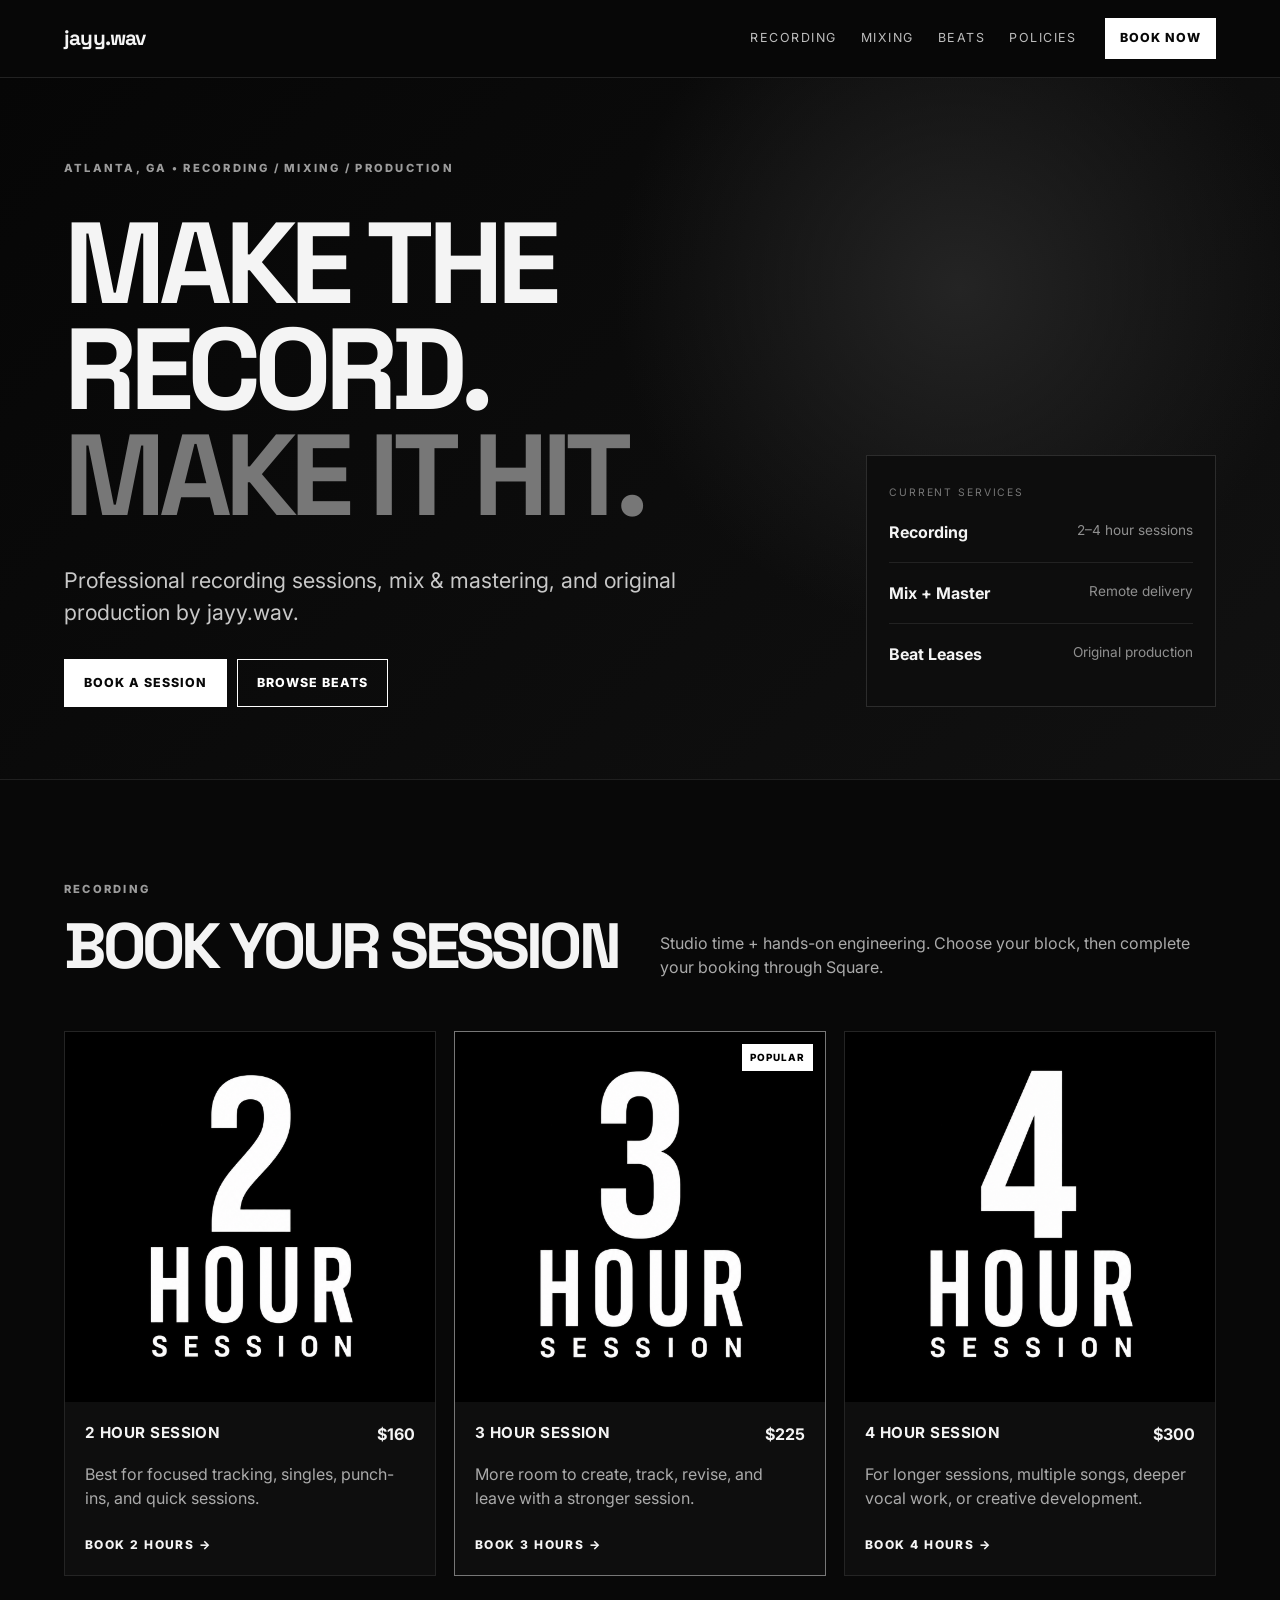
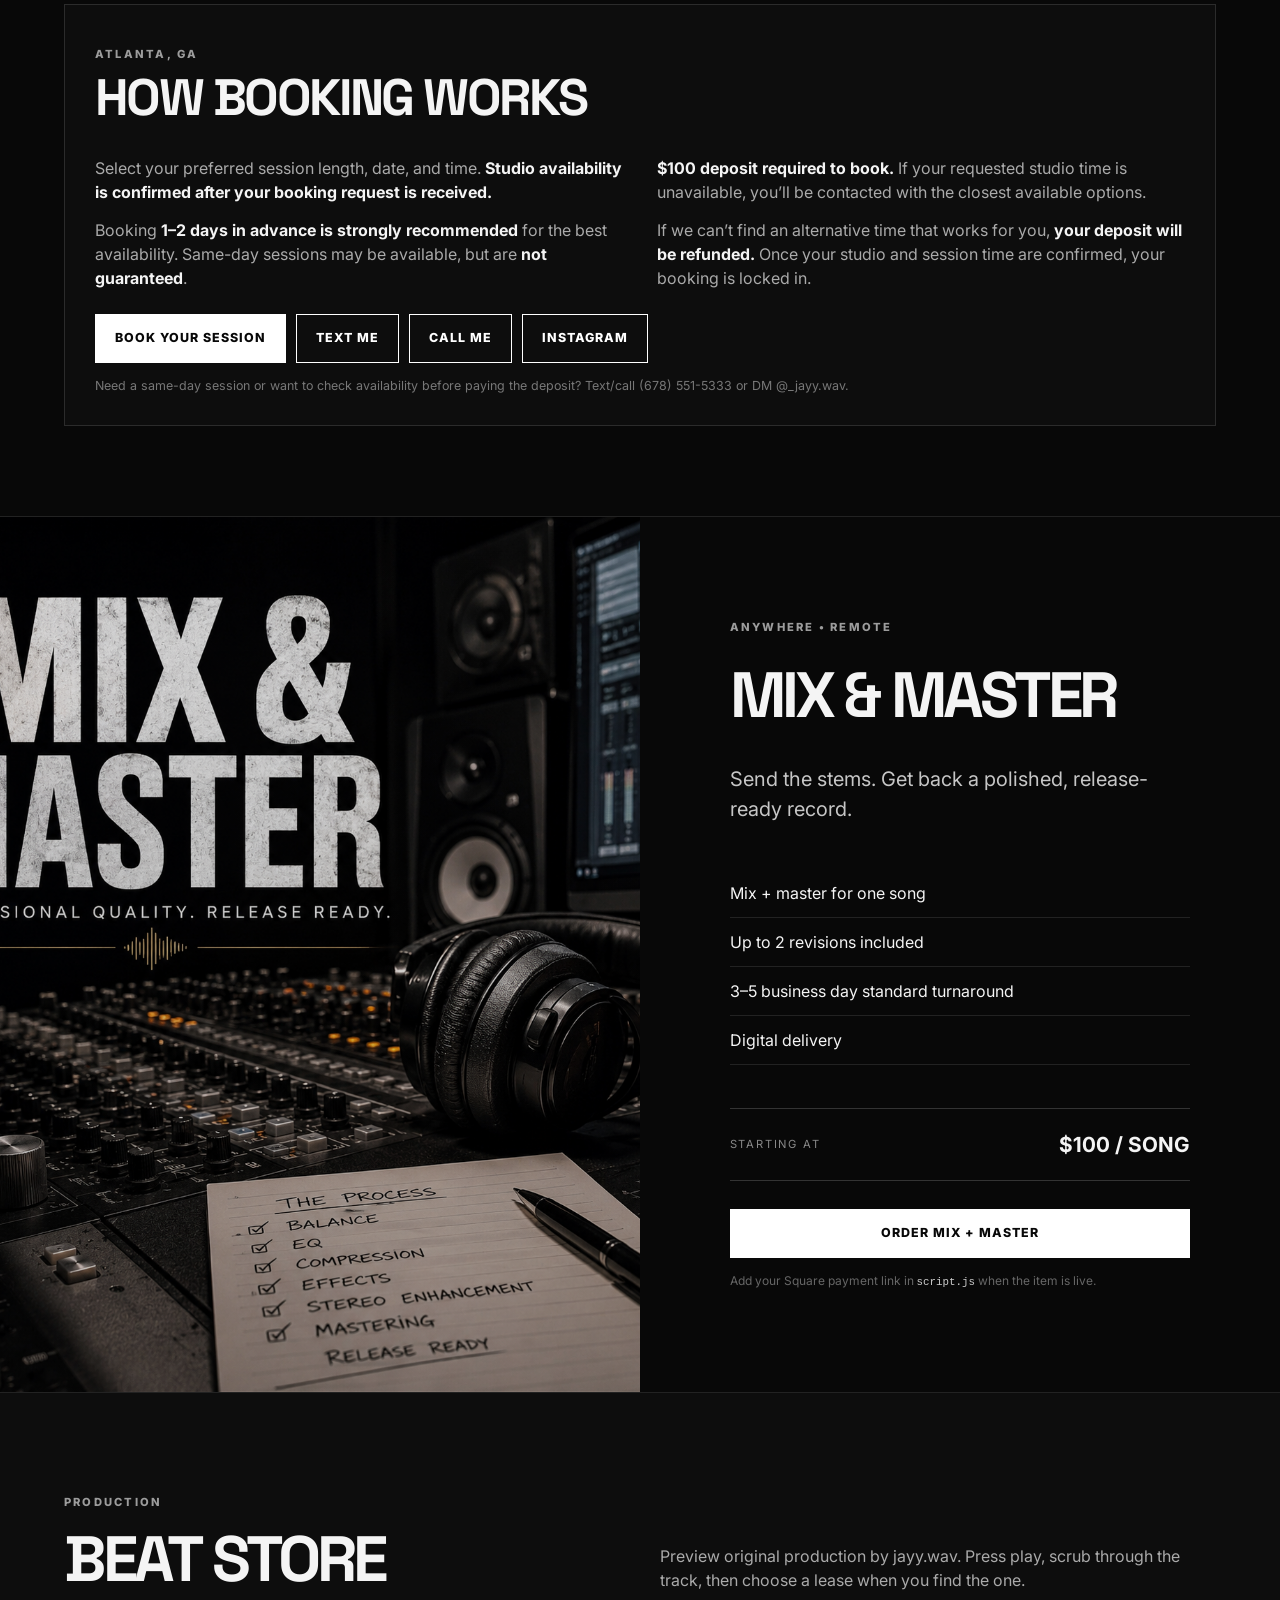
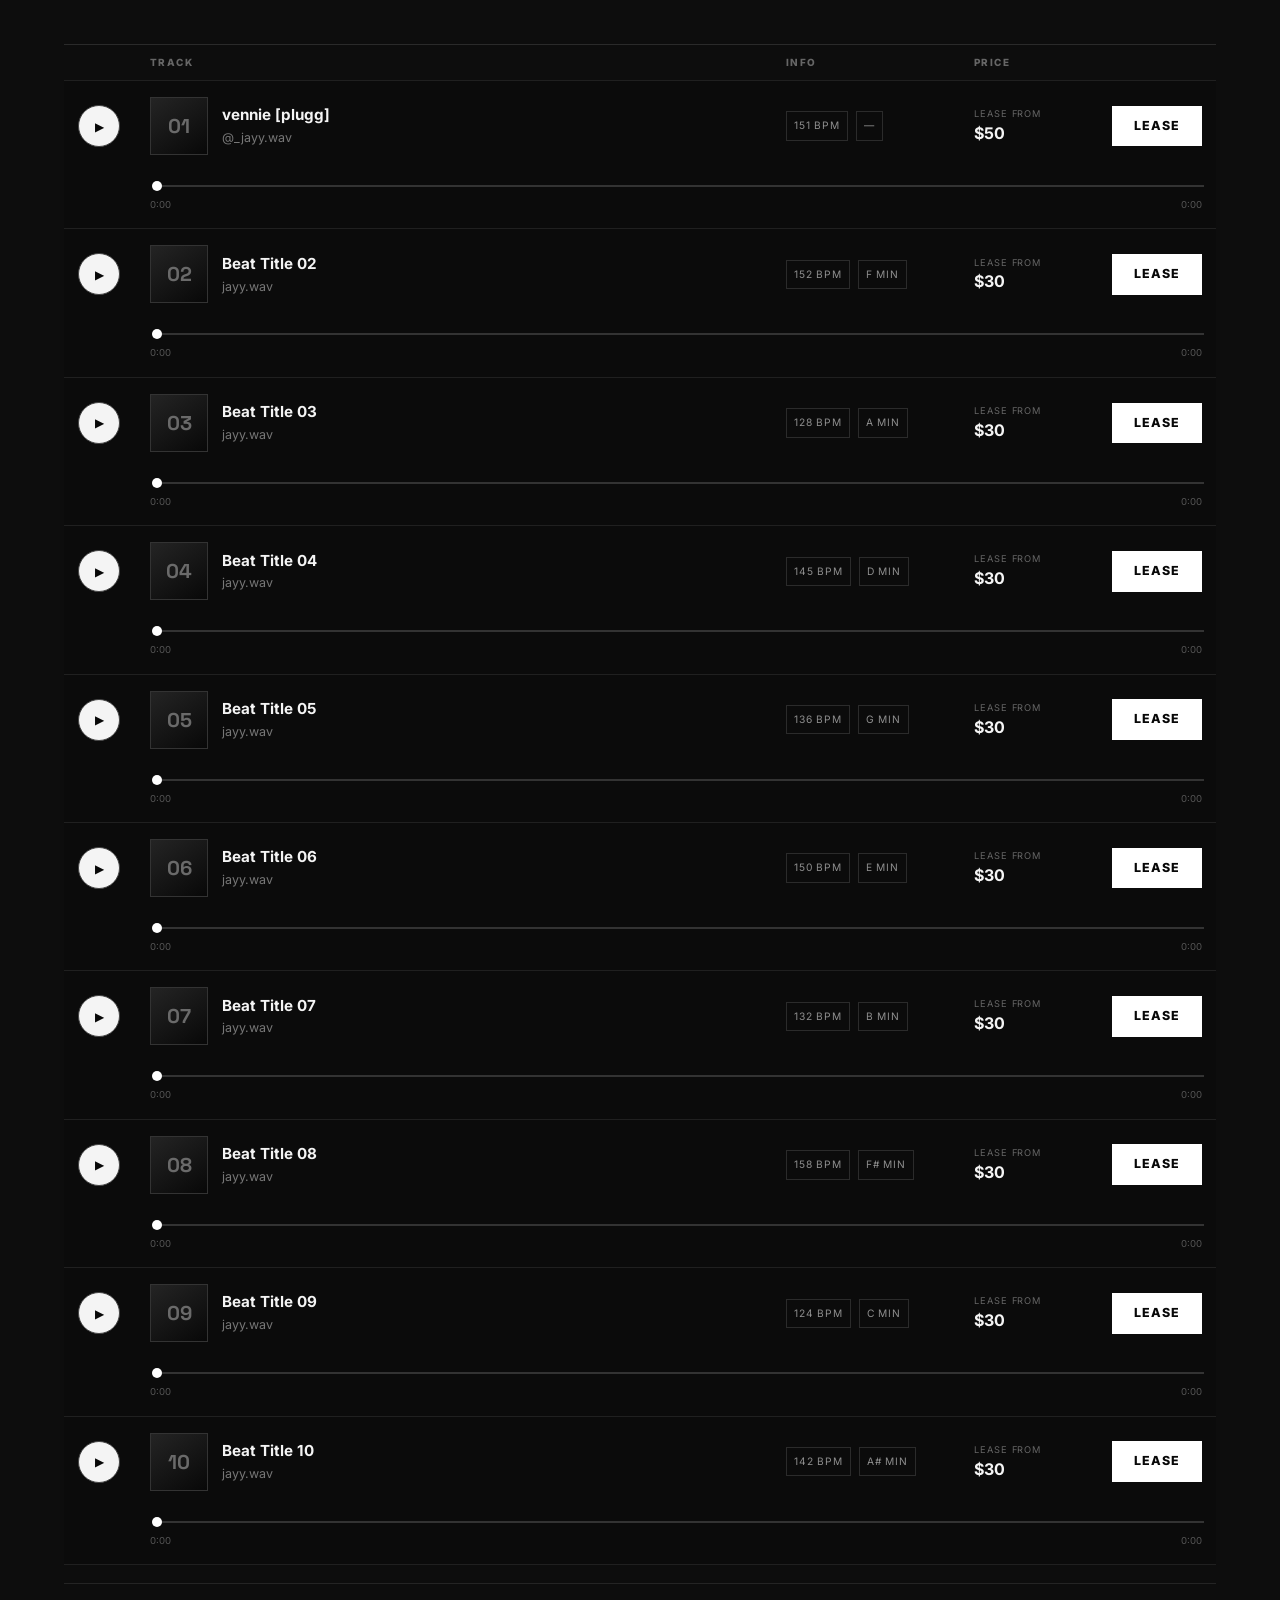
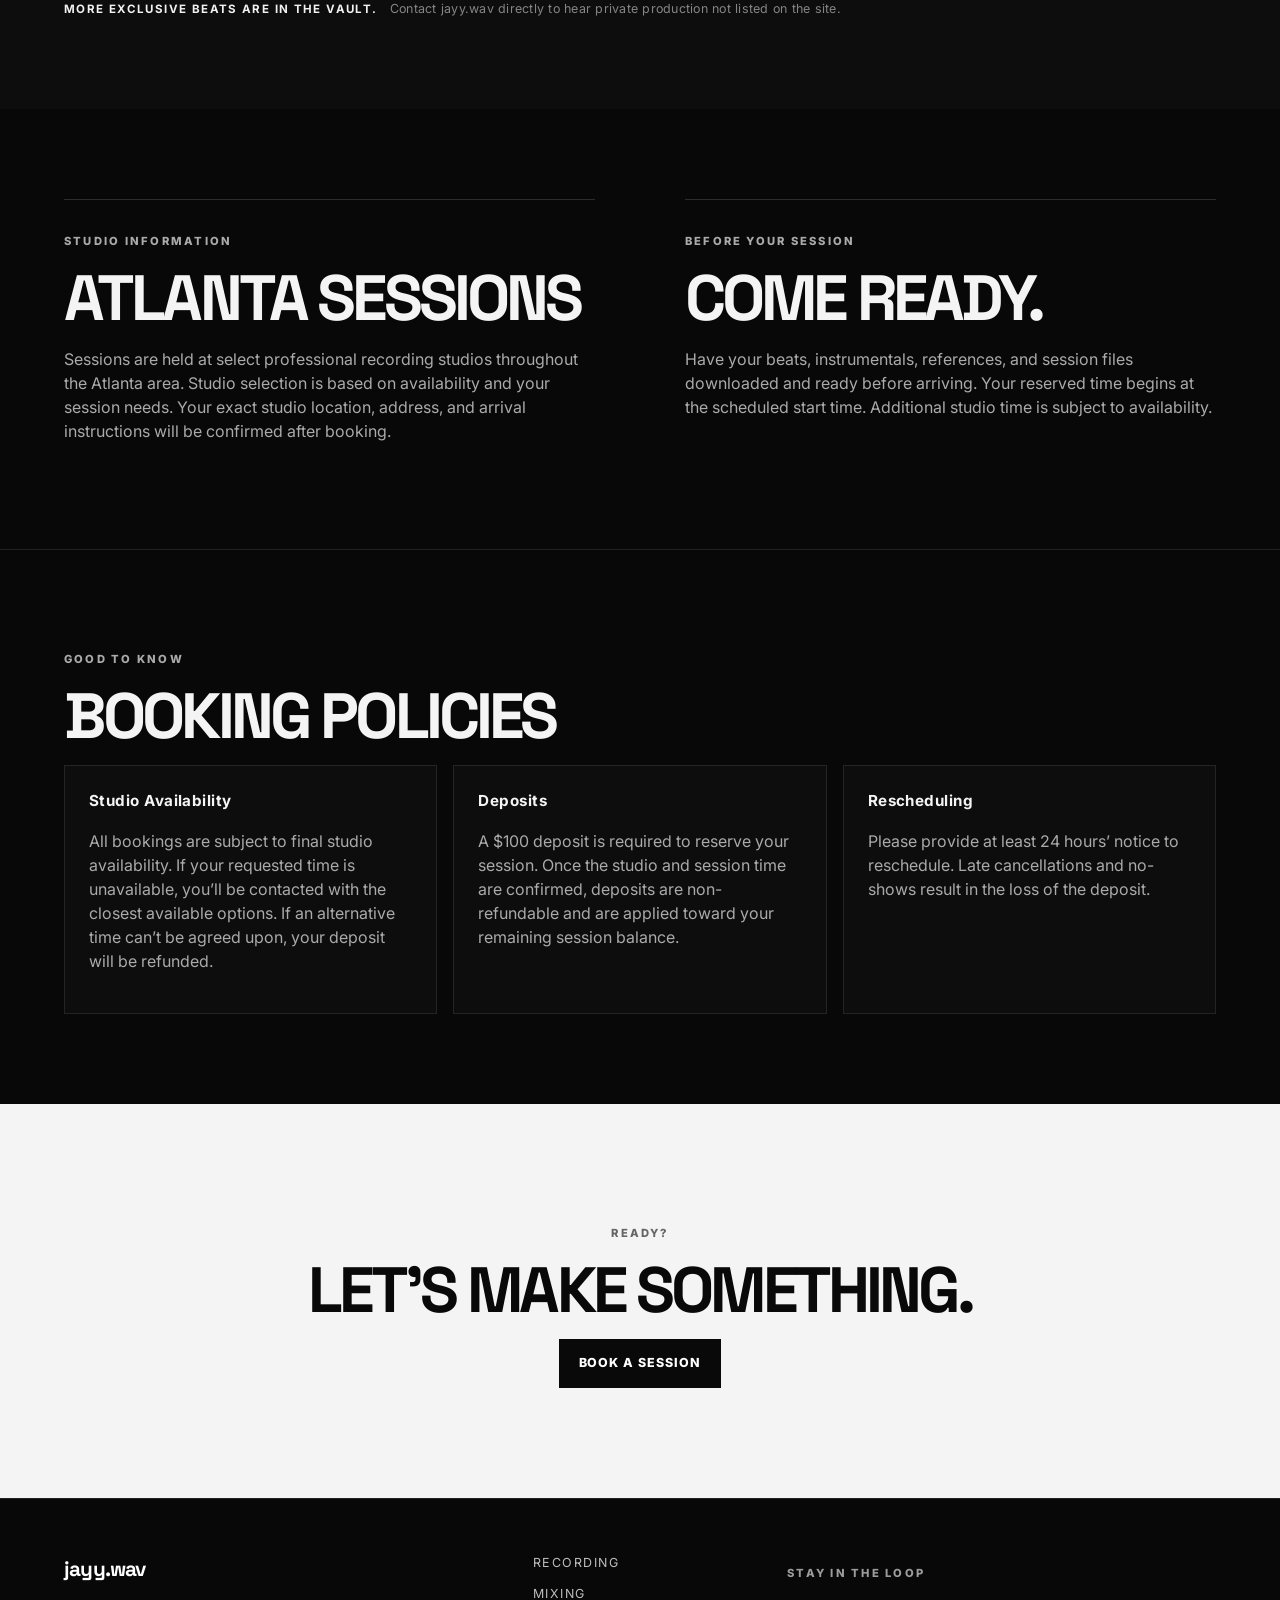
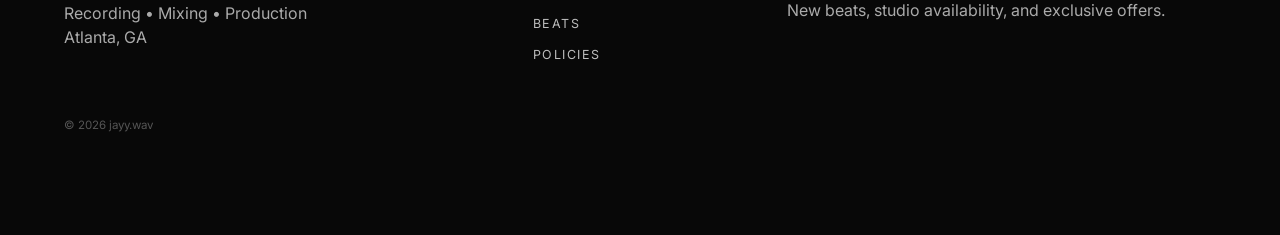
==== jayywav_site/index.html @ a71ec77d "Add files via upload" ====
<!doctype html>
<html lang="en">
<head>
  <meta charset="utf-8" />
  <meta name="viewport" content="width=device-width,initial-scale=1" />
  <meta name="description" content="jayy.wav — Atlanta recording engineer, mixing & mastering, and beat leases." />
  <title>jayy.wav — Recording • Mixing • Beats</title>
  <link rel="preconnect" href="https://fonts.googleapis.com">
  <link rel="preconnect" href="https://fonts.gstatic.com" crossorigin>
  <link href="https://fonts.googleapis.com/css2?family=Inter:wght@400;500;600;700;800&family=Space+Grotesk:wght@500;600;700&display=swap" rel="stylesheet">
  <link rel="stylesheet" href="style.css" />
</head>
<body>
  <header class="site-header">
    <a class="brand" href="#top">jayy.wav</a>
    <button class="menu-btn" aria-label="Open menu" aria-expanded="false">MENU</button>
    <nav class="nav" aria-label="Primary">
      <a href="#recording">Recording</a>
      <a href="#mixing">Mixing</a>
      <a href="#beats">Beats</a>
      <a href="#policies">Policies</a>
    </nav>
    <a class="btn btn-small desktop-book" href="https://book.squareup.com/appointments/fmq60xo7tefxn9/location/LDASSRJMBXEFB/services?buttonTextColor=ffffff&color=000000&locale=en&referrer=so&team_member_id=TMlT9jP4nBm4KwH1" target="_blank" rel="noopener">BOOK NOW</a>
  </header>

  <main id="top">
    <section class="hero">
      <div class="hero-grid">
        <div class="hero-copy">
          <p class="eyebrow">ATLANTA, GA • RECORDING / MIXING / PRODUCTION</p>
          <h1>MAKE THE RECORD.<br><span>MAKE IT HIT.</span></h1>
          <p class="lede">Professional recording sessions, mix & mastering, and original production by jayy.wav.</p>
          <div class="hero-actions">
            <a class="btn" href="https://book.squareup.com/appointments/fmq60xo7tefxn9/location/LDASSRJMBXEFB/services?buttonTextColor=ffffff&color=000000&locale=en&referrer=so&team_member_id=TMlT9jP4nBm4KwH1" target="_blank" rel="noopener">BOOK A SESSION</a>
            <a class="btn btn-ghost" href="#beats">BROWSE BEATS</a>
          </div>
        </div>
        <div class="hero-panel">
          <span class="micro">CURRENT SERVICES</span>
          <div class="hero-service"><b>Recording</b><span>2–4 hour sessions</span></div>
          <div class="hero-service"><b>Mix + Master</b><span>Remote delivery</span></div>
          <div class="hero-service"><b>Beat Leases</b><span>Original production</span></div>
        </div>
      </div>
    </section>

    <section class="section" id="recording">
      <div class="section-head">
        <div>
          <p class="eyebrow">RECORDING</p>
          <h2>BOOK YOUR SESSION</h2>
        </div>
        <p class="section-intro">Studio time + hands-on engineering. Choose your block, then complete your booking through Square.</p>
      </div>

      <div class="cards session-grid">
        <article class="card">
          <img src="assets/session-2hr.png" alt="2 Hour Session" />
          <div class="card-body">
            <div class="card-topline"><h3>2 HOUR SESSION</h3><strong>$160</strong></div>
            <p>Best for focused tracking, singles, punch-ins, and quick sessions.</p>
            <a class="text-link" href="https://book.squareup.com/appointments/fmq60xo7tefxn9/location/LDASSRJMBXEFB/services?buttonTextColor=ffffff&color=000000&locale=en&referrer=so&team_member_id=TMlT9jP4nBm4KwH1" target="_blank" rel="noopener">BOOK 2 HOURS →</a>
          </div>
        </article>

        <article class="card featured">
          <div class="badge">POPULAR</div>
          <img src="assets/session-3hr.png" alt="3 Hour Session" />
          <div class="card-body">
            <div class="card-topline"><h3>3 HOUR SESSION</h3><strong>$225</strong></div>
            <p>More room to create, track, revise, and leave with a stronger session.</p>
            <a class="text-link" href="https://book.squareup.com/appointments/fmq60xo7tefxn9/location/LDASSRJMBXEFB/services?buttonTextColor=ffffff&color=000000&locale=en&referrer=so&team_member_id=TMlT9jP4nBm4KwH1" target="_blank" rel="noopener">BOOK 3 HOURS →</a>
          </div>
        </article>

        <article class="card">
          <img src="assets/session-4hr.png" alt="4 Hour Session" />
          <div class="card-body">
            <div class="card-topline"><h3>4 HOUR SESSION</h3><strong>$300</strong></div>
            <p>For longer sessions, multiple songs, deeper vocal work, or creative development.</p>
            <a class="text-link" href="https://book.squareup.com/appointments/fmq60xo7tefxn9/location/LDASSRJMBXEFB/services?buttonTextColor=ffffff&color=000000&locale=en&referrer=so&team_member_id=TMlT9jP4nBm4KwH1" target="_blank" rel="noopener">BOOK 4 HOURS →</a>
          </div>
        </article>
      </div>

      <div class="booking-process">
        <div class="booking-process-head">
          <p class="eyebrow">ATLANTA, GA</p>
          <h3>HOW BOOKING WORKS</h3>
        </div>

        <div class="booking-process-grid">
          <div>
            <p>Select your preferred session length, date, and time. <strong>Studio availability is confirmed after your booking request is received.</strong></p>
            <p>Booking <strong>1–2 days in advance is strongly recommended</strong> for the best availability. Same-day sessions may be available, but are <strong>not guaranteed</strong>.</p>
          </div>

          <div>
            <p><strong>$100 deposit required to book.</strong> If your requested studio time is unavailable, you’ll be contacted with the closest available options.</p>
            <p>If we can’t find an alternative time that works for you, <strong>your deposit will be refunded.</strong> Once your studio and session time are confirmed, your booking is locked in.</p>
          </div>
        </div>

        <div class="booking-actions">
          <a class="btn" href="https://book.squareup.com/appointments/fmq60xo7tefxn9/location/LDASSRJMBXEFB/services?buttonTextColor=ffffff&color=000000&locale=en&referrer=so&team_member_id=TMlT9jP4nBm4KwH1" target="_blank" rel="noopener">BOOK YOUR SESSION</a>
          <div class="contact-actions">
            <a class="btn btn-ghost" href="sms:6785515333">TEXT ME</a>
            <a class="btn btn-ghost" href="tel:6785515333">CALL ME</a>
            <a class="btn btn-ghost" href="https://www.instagram.com/_jayy.wav/" target="_blank" rel="noopener">INSTAGRAM</a>
          </div>
        </div>

        <p class="booking-small">Need a same-day session or want to check availability before paying the deposit? Text/call (678) 551-5333 or DM @_jayy.wav.</p>
      </div>
    </section>

    <section class="split-section" id="mixing">
      <div class="split-media mix-art" role="img" aria-label="Mixing and mastering service"></div>
      <div class="split-copy">
        <p class="eyebrow">ANYWHERE • REMOTE</p>
        <h2>MIX & MASTER</h2>
        <p class="big-copy">Send the stems. Get back a polished, release-ready record.</p>
        <ul class="clean-list">
          <li>Mix + master for one song</li>
          <li>Up to 2 revisions included</li>
          <li>3–5 business day standard turnaround</li>
          <li>Digital delivery</li>
        </ul>
        <div class="price-row"><span>STARTING AT</span><strong>$100 / SONG</strong></div>
        <a class="btn disabled-link" href="#" data-placeholder="mix">ORDER MIX + MASTER</a>
        <p class="helper">Add your Square payment link in <code>script.js</code> when the item is live.</p>
      </div>
    </section>

    <section class="section dark-panel" id="beats">
      <div class="section-head">
        <div>
          <p class="eyebrow">PRODUCTION</p>
          <h2>BEAT STORE</h2>
        </div>
        <p class="section-intro">Preview original production by jayy.wav. Press play, scrub through the track, then choose a lease when you find the one.</p>
      </div>

      <div class="beat-store" id="beatStore">
        <div class="beat-store-head" aria-hidden="true">
          <span></span>
          <span>TRACK</span>
          <span>INFO</span>
          <span>PRICE</span>
          <span></span>
        </div>
        <!-- Beat rows are generated from the BEATS array in script.js -->
      </div>
      <p class="vault-note">
        <strong>MORE EXCLUSIVE BEATS ARE IN THE VAULT.</strong>
        Contact jayy.wav directly to hear private production not listed on the site.
      </p>
    </section>

    <section class="info-grid section">
      <article>
        <p class="eyebrow">STUDIO INFORMATION</p>
        <h2>ATLANTA SESSIONS</h2>
        <p>Sessions are held at select professional recording studios throughout the Atlanta area. Studio selection is based on availability and your session needs. Your exact studio location, address, and arrival instructions will be confirmed after booking.</p>
      </article>
      <article>
        <p class="eyebrow">BEFORE YOUR SESSION</p>
        <h2>COME READY.</h2>
        <p>Have your beats, instrumentals, references, and session files downloaded and ready before arriving. Your reserved time begins at the scheduled start time. Additional studio time is subject to availability.</p>
      </article>
    </section>

    <section class="section policy" id="policies">
      <p class="eyebrow">GOOD TO KNOW</p>
      <h2>BOOKING POLICIES</h2>
      <div class="policy-grid">
        <article>
          <h3>Studio Availability</h3>
          <p>All bookings are subject to final studio availability. If your requested time is unavailable, you’ll be contacted with the closest available options. If an alternative time can’t be agreed upon, your deposit will be refunded.</p>
        </article>
        <article>
          <h3>Deposits</h3>
          <p>A $100 deposit is required to reserve your session. Once the studio and session time are confirmed, deposits are non-refundable and are applied toward your remaining session balance.</p>
        </article>
        <article>
          <h3>Rescheduling</h3>
          <p>Please provide at least 24 hours’ notice to reschedule. Late cancellations and no-shows result in the loss of the deposit.</p>
        </article>
      </div>
    </section>

    <section class="cta">
      <p class="eyebrow">READY?</p>
      <h2>LET’S MAKE SOMETHING.</h2>
      <a class="btn btn-light" href="https://book.squareup.com/appointments/fmq60xo7tefxn9/location/LDASSRJMBXEFB/services?buttonTextColor=ffffff&color=000000&locale=en&referrer=so&team_member_id=TMlT9jP4nBm4KwH1" target="_blank" rel="noopener">BOOK A SESSION</a>
    </section>
  </main>

  <footer>
    <div>
      <a class="brand" href="#top">jayy.wav</a>
      <p>Recording • Mixing • Production<br>Atlanta, GA</p>
    </div>
    <div class="footer-links">
      <a href="#recording">Recording</a>
      <a href="#mixing">Mixing</a>
      <a href="#beats">Beats</a>
      <a href="#policies">Policies</a>
    </div>
    <div>
      <p class="eyebrow">STAY IN THE LOOP</p>
      <p>New beats, studio availability, and exclusive offers.</p>
    </div>
    <p class="copyright">© <span id="year"></span> jayy.wav</p>
  </footer>

  <a class="mobile-cta" href="https://book.squareup.com/appointments/fmq60xo7tefxn9/location/LDASSRJMBXEFB/services?buttonTextColor=ffffff&color=000000&locale=en&referrer=so&team_member_id=TMlT9jP4nBm4KwH1" target="_blank" rel="noopener">BOOK NOW</a>
  <script src="script.js"></script>
</body>
</html>
---- jayywav_site/style.css ----
*{box-sizing:border-box}html{scroll-behavior:smooth}body{margin:0;background:#080808;color:#f4f4f4;font-family:Inter,Arial,sans-serif;line-height:1.5}a{color:inherit;text-decoration:none}img{display:block;width:100%}code{font-size:.9em;color:#ccc}.site-header{position:sticky;top:0;z-index:50;display:flex;align-items:center;gap:28px;padding:18px 5vw;background:rgba(8,8,8,.9);backdrop-filter:blur(12px);border-bottom:1px solid #222}.brand{font-family:"Space Grotesk",sans-serif;font-weight:700;font-size:1.3rem;letter-spacing:-.04em}.nav{display:flex;gap:24px;margin-left:auto}.nav a,.footer-links a{font-size:.78rem;text-transform:uppercase;letter-spacing:.12em;color:#bdbdbd}.nav a:hover,.footer-links a:hover{color:#fff}.menu-btn{display:none;background:none;border:0;color:#fff;font-weight:700}.btn{display:inline-flex;justify-content:center;align-items:center;padding:14px 19px;background:#fff;color:#080808;border:1px solid #fff;font-weight:800;font-size:.78rem;letter-spacing:.08em;text-transform:uppercase;transition:.2s}.btn:hover{transform:translateY(-2px);background:#dedede}.btn-small{padding:10px 14px}.btn-ghost{background:transparent;color:#fff}.hero{min-height:78vh;display:grid;align-items:center;padding:70px 5vw;border-bottom:1px solid #202020;background:radial-gradient(circle at 75% 30%,#242424 0,transparent 32%),linear-gradient(135deg,#060606,#111)}.hero-grid{display:grid;grid-template-columns:1.4fr .7fr;gap:8vw;align-items:end}.eyebrow{font-size:.7rem;font-weight:800;letter-spacing:.2em;text-transform:uppercase;color:#9c9c9c}.hero h1,.section h2,.split-copy h2,.cta h2,.info-grid h2{font-family:"Space Grotesk",sans-serif;letter-spacing:-.06em;line-height:.92;margin:.3em 0}.hero h1{font-size:clamp(3.5rem,9vw,8.5rem)}.hero h1 span{color:#777}.lede{font-size:clamp(1.05rem,2vw,1.35rem);max-width:670px;color:#c8c8c8}.hero-actions{display:flex;gap:10px;flex-wrap:wrap;margin-top:30px}.hero-panel{border:1px solid #2c2c2c;padding:22px;background:#0d0d0d}.micro{font-size:.65rem;color:#777;letter-spacing:.18em}.hero-service{display:flex;justify-content:space-between;gap:15px;padding:18px 0;border-bottom:1px solid #222}.hero-service:last-child{border-bottom:0}.hero-service span{color:#8f8f8f;font-size:.85rem}.section{padding:90px 5vw}.section-head{display:grid;grid-template-columns:1fr 1fr;gap:40px;align-items:end;margin-bottom:36px}.section h2,.split-copy h2,.cta h2,.info-grid h2{font-size:clamp(2.4rem,5vw,5.2rem)}.section-intro{max-width:600px;color:#aaa;justify-self:end}.cards{display:grid;gap:18px}.session-grid{grid-template-columns:repeat(3,1fr)}.card{position:relative;border:1px solid #242424;background:#0e0e0e}.card.featured{border-color:#777}.badge{position:absolute;right:12px;top:12px;z-index:2;background:#fff;color:#000;padding:6px 8px;font-size:.62rem;font-weight:800;letter-spacing:.1em}.card img{aspect-ratio:1/1;object-fit:cover}.card-body{padding:20px}.card-topline{display:flex;justify-content:space-between;gap:20px;align-items:start}.card h3,.beat-card h3,.policy h3{margin:0;font-size:.95rem;letter-spacing:.03em}.card p,.beat-card p,.policy p,.info-grid p{color:#aaa}.text-link{display:inline-block;margin-top:10px;font-size:.75rem;font-weight:800;letter-spacing:.12em}.notice{display:grid;grid-template-columns:230px 1fr;gap:30px;margin-top:22px;padding:22px;border:1px solid #2a2a2a;background:#0d0d0d}.notice span{color:#aaa}.split-section{display:grid;grid-template-columns:1fr 1fr;min-height:720px;border-top:1px solid #222;border-bottom:1px solid #222}.split-media{min-height:600px;background:#111 center/cover no-repeat}.mix-art{background-image:linear-gradient(rgba(0,0,0,.08),rgba(0,0,0,.25)),url("assets/mix-master.png")}.split-copy{padding:90px 7vw;display:flex;flex-direction:column;justify-content:center}.big-copy{font-size:1.25rem;color:#c6c6c6;max-width:600px}.clean-list{padding:0;list-style:none;margin:25px 0}.clean-list li{padding:12px 0;border-bottom:1px solid #222}.price-row{display:flex;justify-content:space-between;align-items:center;margin:18px 0 28px;border-top:1px solid #333;border-bottom:1px solid #333;padding:20px 0}.price-row span{color:#888;font-size:.7rem;letter-spacing:.16em}.price-row strong{font-size:1.3rem}.helper{font-size:.75rem;color:#666;margin-top:14px}.disabled-link{cursor:pointer}.dark-panel{background:#0d0d0d}.beat-grid{display:grid;grid-template-columns:repeat(3,1fr);gap:16px}.beat-card{display:grid;gap:16px;border:1px solid #252525;padding:16px}.beat-art{aspect-ratio:1/1;background:linear-gradient(145deg,#202020,#090909);display:flex;align-items:flex-end;justify-content:space-between;padding:18px;border:1px solid #333}.beat-art span{font-size:3rem;font-weight:800;color:#444}.beat-art b{font-size:.75rem;letter-spacing:.15em}.info-grid{display:grid;grid-template-columns:1fr 1fr;gap:7vw}.info-grid article{border-top:1px solid #2c2c2c;padding-top:22px}.policy{border-top:1px solid #222}.policy-grid{display:grid;grid-template-columns:repeat(3,1fr);gap:16px}.policy-grid article{background:#0d0d0d;border:1px solid #242424;padding:24px}.cta{text-align:center;padding:110px 5vw;background:#f4f4f4;color:#090909}.cta .eyebrow{color:#666}.btn-light{background:#090909;color:#fff;border-color:#090909}footer{display:grid;grid-template-columns:2fr 1fr 2fr;gap:40px;padding:55px 5vw 90px;border-top:1px solid #222;color:#aaa}footer .brand{color:#fff}.footer-links{display:flex;flex-direction:column;gap:12px}.copyright{grid-column:1/-1;font-size:.72rem;color:#555}.mobile-cta{display:none}
@media(max-width:850px){.site-header{padding:15px 18px}.nav{display:none;position:absolute;top:64px;left:0;right:0;background:#090909;padding:18px;flex-direction:column;border-bottom:1px solid #222}.nav.open{display:flex}.menu-btn{display:block;margin-left:auto}.desktop-book{display:none}.hero{padding:60px 20px}.hero-grid,.section-head,.split-section,.info-grid{grid-template-columns:1fr}.hero-panel{margin-top:20px}.section{padding:68px 20px}.session-grid,.beat-grid,.policy-grid{grid-template-columns:1fr}.notice{grid-template-columns:1fr}.split-copy{padding:68px 20px}.split-media{min-height:390px;order:2}.section-intro{justify-self:start}.hero h1{font-size:clamp(3.2rem,17vw,6rem)}footer{grid-template-columns:1fr;padding:45px 20px 95px}.mobile-cta{display:block;position:fixed;z-index:60;left:14px;right:14px;bottom:14px;text-align:center;background:#fff;color:#000;padding:15px;font-size:.78rem;font-weight:800;letter-spacing:.12em;box-shadow:0 8px 30px rgba(0,0,0,.45)}}

/* --- Beat store v2: 10-track data-driven player --- */
.beat-store{border-top:1px solid #2a2a2a}
.beat-store-head{display:grid;grid-template-columns:54px minmax(260px,1fr) 170px 120px 90px;gap:18px;padding:10px 14px;color:#666;font-size:.62rem;font-weight:800;letter-spacing:.15em;border-bottom:1px solid #202020}
.beat-row{position:relative;display:grid;grid-template-columns:54px minmax(260px,1fr) 170px 120px 90px;gap:18px;align-items:center;padding:16px 14px;border-bottom:1px solid #202020;background:#0b0b0b;transition:background .18s}
.beat-row:hover{background:#111}
.beat-row.is-playing{background:#141414}
.beat-play{width:42px;height:42px;border-radius:50%;border:1px solid #444;background:#f4f4f4;color:#080808;display:grid;place-items:center;cursor:pointer;font-size:.78rem}
.beat-play:hover{transform:scale(1.04)}
.beat-track{display:flex;align-items:center;gap:14px;min-width:0}
.beat-cover{width:58px;height:58px;flex:0 0 58px;display:grid;place-items:center;border:1px solid #333;background:linear-gradient(145deg,#242424,#080808);overflow:hidden}
.beat-cover img{width:100%;height:100%;object-fit:cover}
.beat-cover span{font-family:"Space Grotesk",sans-serif;font-weight:700;font-size:1.25rem;color:#6a6a6a}
.beat-meta{min-width:0}
.beat-meta h3{margin:0 0 2px;font-size:.95rem;white-space:nowrap;overflow:hidden;text-overflow:ellipsis}
.beat-meta p{margin:0;color:#777;font-size:.78rem}
.beat-info{display:flex;gap:8px;flex-wrap:wrap}
.beat-info span{border:1px solid #2b2b2b;padding:6px 7px;color:#8f8f8f;font-size:.64rem;letter-spacing:.08em}
.beat-price{display:flex;flex-direction:column}
.beat-price small{font-size:.58rem;letter-spacing:.1em;color:#666}
.beat-price strong{font-size:1rem}
.beat-wave{grid-column:2 / -1;padding-top:2px}
.desktop-wave{display:block}
.mobile-wave{display:none}
.beat-progress{width:100%;appearance:none;height:18px;background:transparent;cursor:pointer}
.beat-progress::-webkit-slider-runnable-track{height:2px;background:linear-gradient(to right,#f5f5f5 0%,#f5f5f5 var(--played,0%),#333 var(--played,0%),#333 100%)}
.beat-progress::-moz-range-track{height:2px;background:#333}
.beat-progress::-moz-range-progress{height:2px;background:#f5f5f5}
.beat-progress::-webkit-slider-thumb{appearance:none;width:10px;height:10px;border-radius:50%;background:#fff;margin-top:-4px}
.beat-progress::-moz-range-thumb{width:10px;height:10px;border:0;border-radius:50%;background:#fff}
.time-row{display:flex;justify-content:space-between;margin-top:-3px;color:#555;font-size:.6rem}

@media(max-width:850px){
  .beat-store-head{display:none}
  .beat-row{grid-template-columns:44px 1fr auto;gap:12px;padding:16px 0}
  .beat-track{min-width:0}
  .beat-cover{width:50px;height:50px;flex-basis:50px}
  .beat-info{grid-column:2 / 3;margin-top:-8px}
  .beat-price{grid-column:2 / 3}
  .beat-buy{grid-column:3;grid-row:1 / span 3;align-self:center}
  .desktop-wave{display:none}
  .mobile-wave{display:block;margin-top:10px}
  .beat-meta{width:100%}
}


.vault-note{
  margin:18px 0 0;
  padding:16px 0 0;
  border-top:1px solid #242424;
  color:#858585;
  font-size:.78rem;
  letter-spacing:.02em;
}
.vault-note strong{
  color:#f1f1f1;
  font-size:.72rem;
  letter-spacing:.12em;
  margin-right:8px;
}


/* --- Recording booking process --- */
.booking-process{
  margin-top:28px;
  padding:30px;
  border:1px solid #2b2b2b;
  background:#0d0d0d;
}
.booking-process-head h3{
  margin:.15em 0 .65em;
  font-family:"Space Grotesk",sans-serif;
  font-size:clamp(1.9rem,4vw,3.6rem);
  line-height:.95;
  letter-spacing:-.05em;
}
.booking-process-grid{
  display:grid;
  grid-template-columns:1fr 1fr;
  gap:34px;
}
.booking-process-grid p{
  color:#aaa;
  margin:0 0 14px;
}
.booking-process-grid strong{
  color:#f4f4f4;
}
.booking-actions{
  display:flex;
  flex-wrap:wrap;
  gap:10px;
  margin-top:10px;
}
.booking-small{
  margin:14px 0 0;
  color:#777;
  font-size:.78rem;
}
@media(max-width:850px){
  .booking-process{
    padding:22px 18px;
  }
  .booking-process-grid{
    grid-template-columns:1fr;
    gap:4px;
  }
  .booking-actions .btn{
    width:100%;
  }
}


.contact-actions{
  display:flex;
  flex-wrap:wrap;
  gap:10px;
}
@media(max-width:850px){
  .contact-actions{
    display:grid;
    grid-template-columns:1fr 1fr;
    width:100%;
  }
  .contact-actions .btn:last-child{
    grid-column:1 / -1;
  }
}
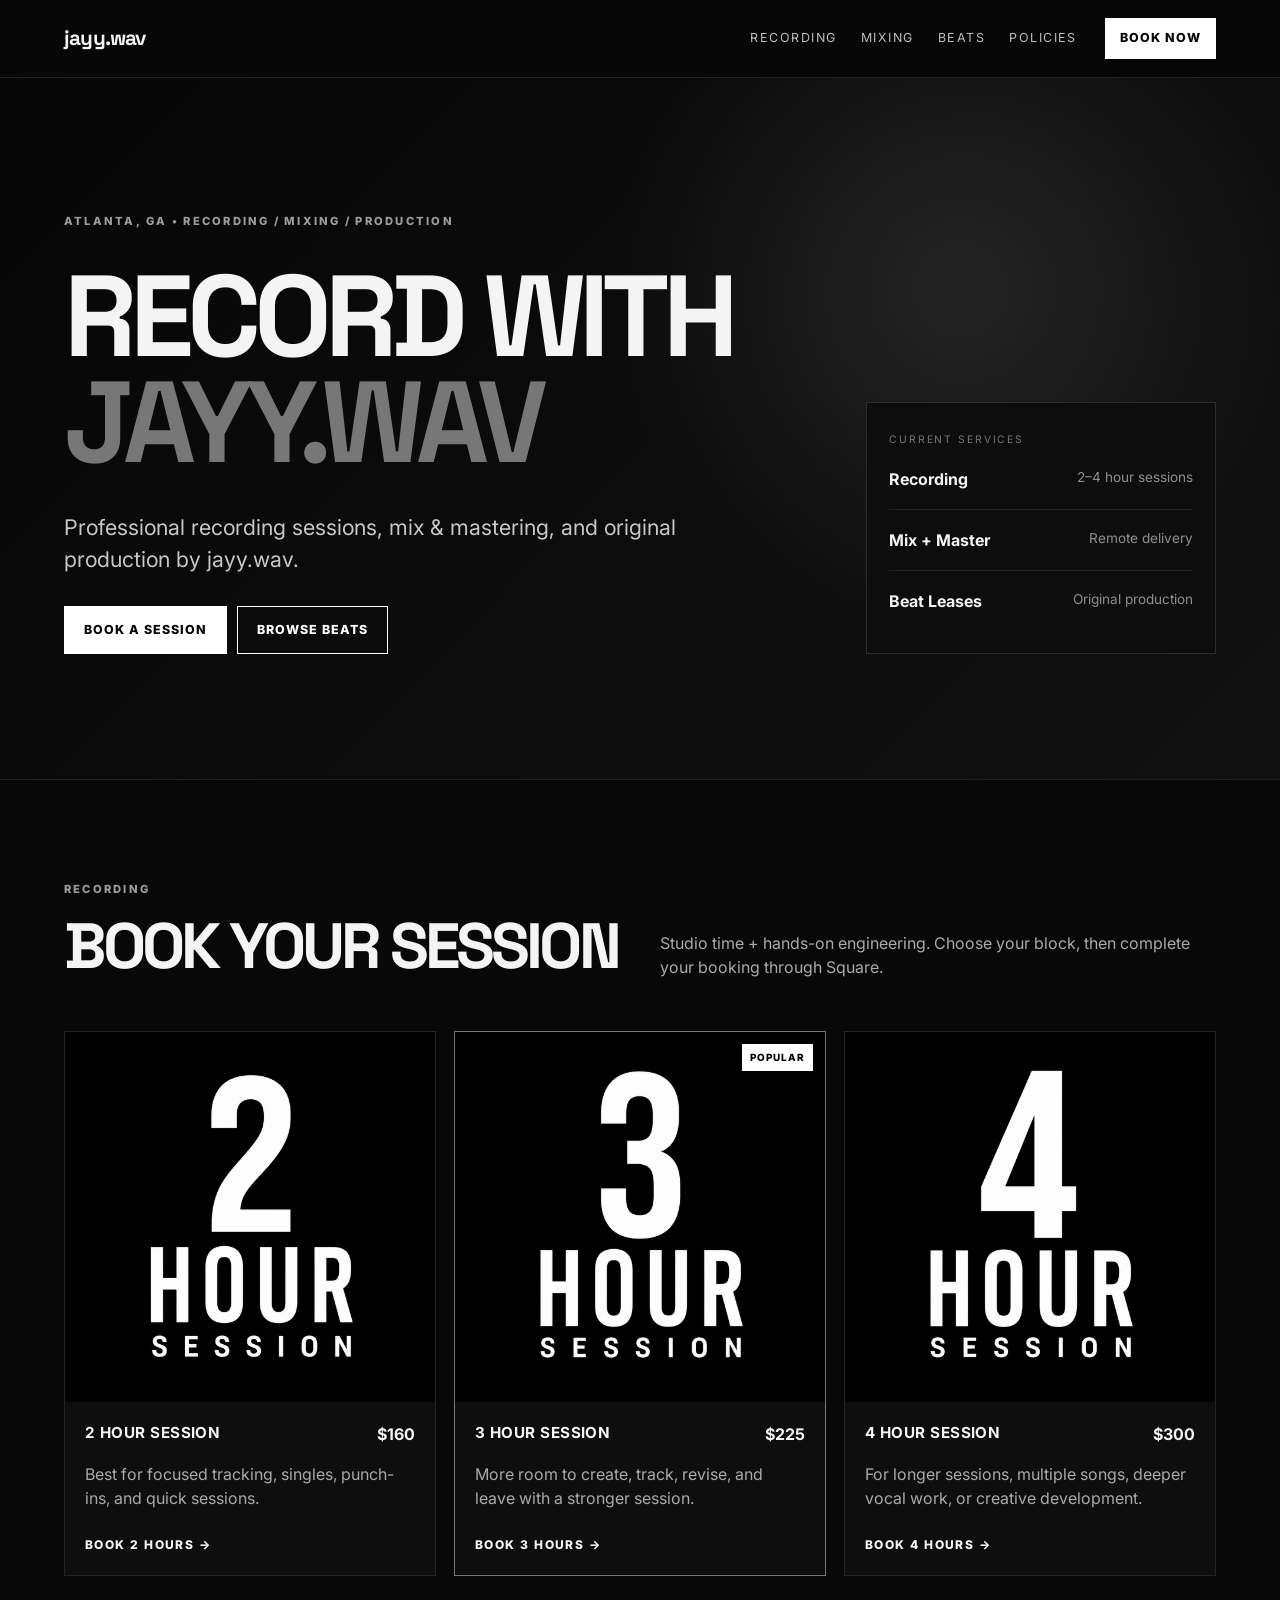
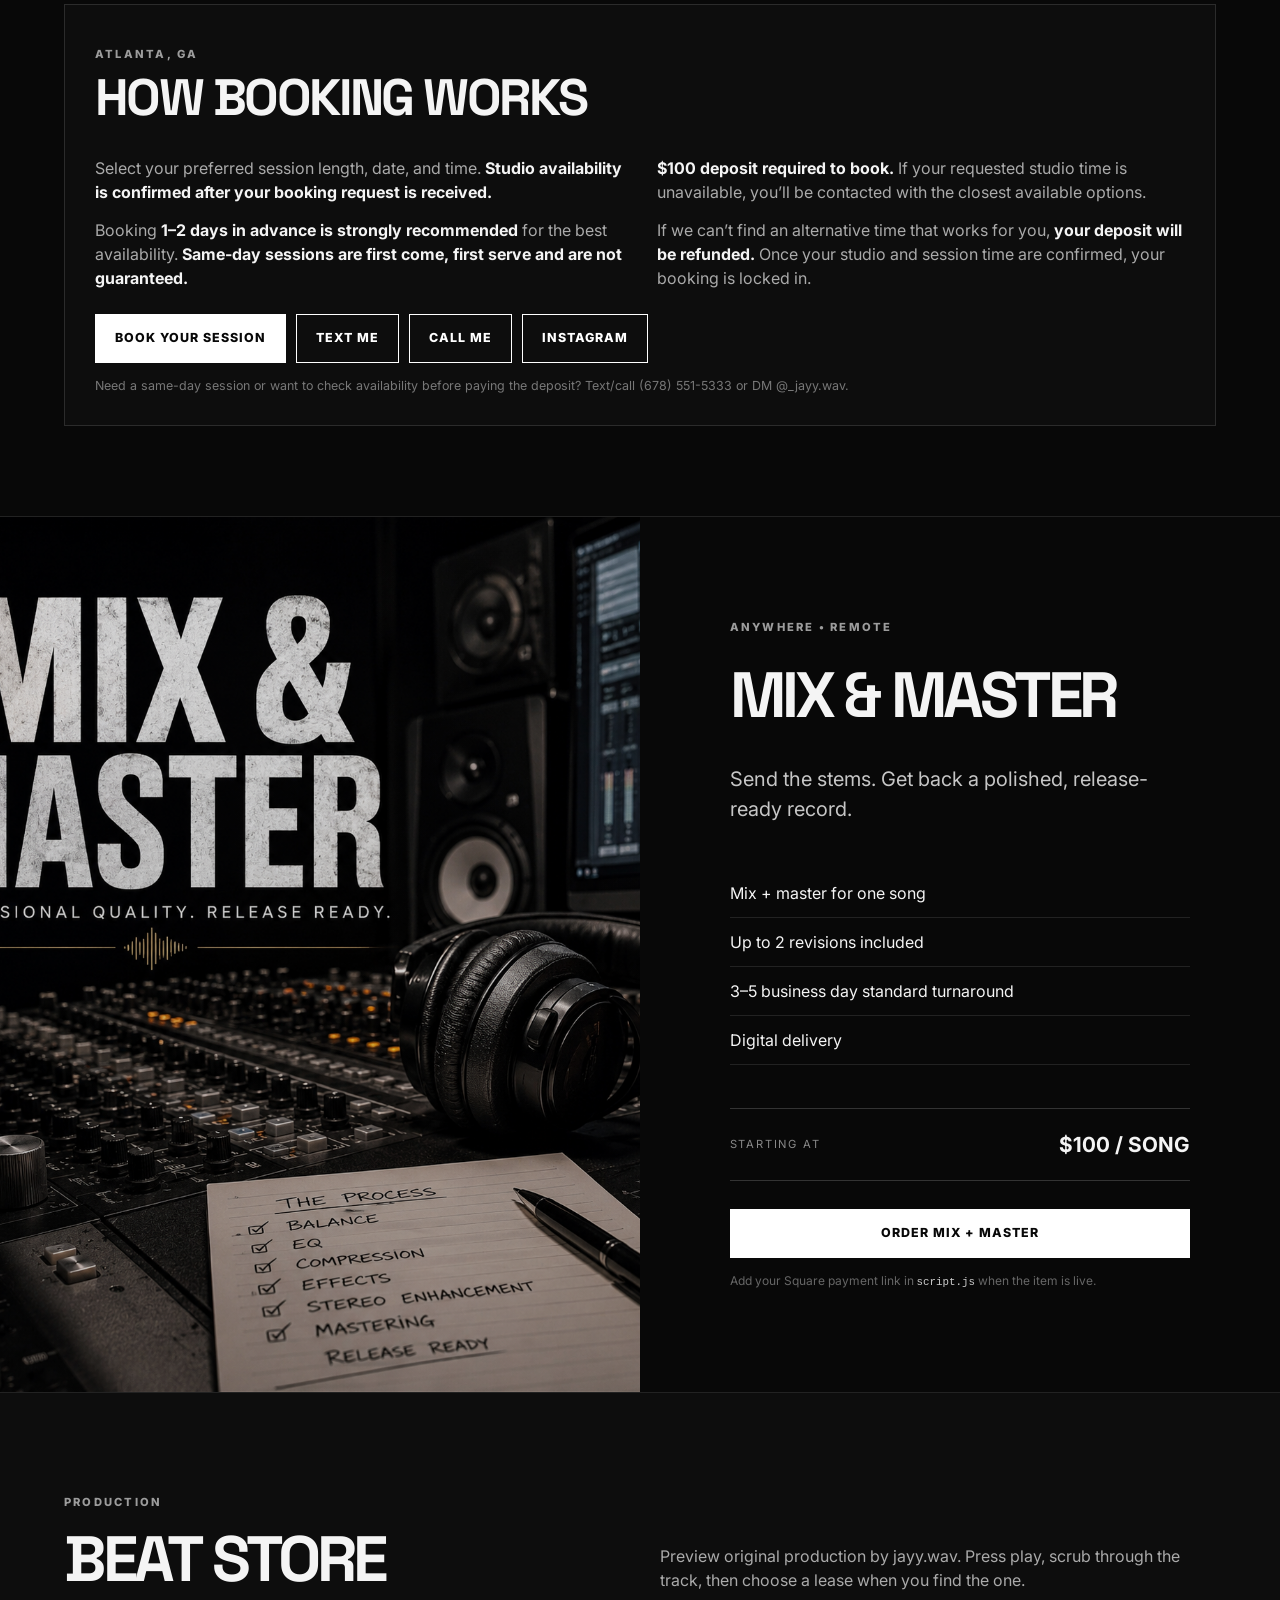
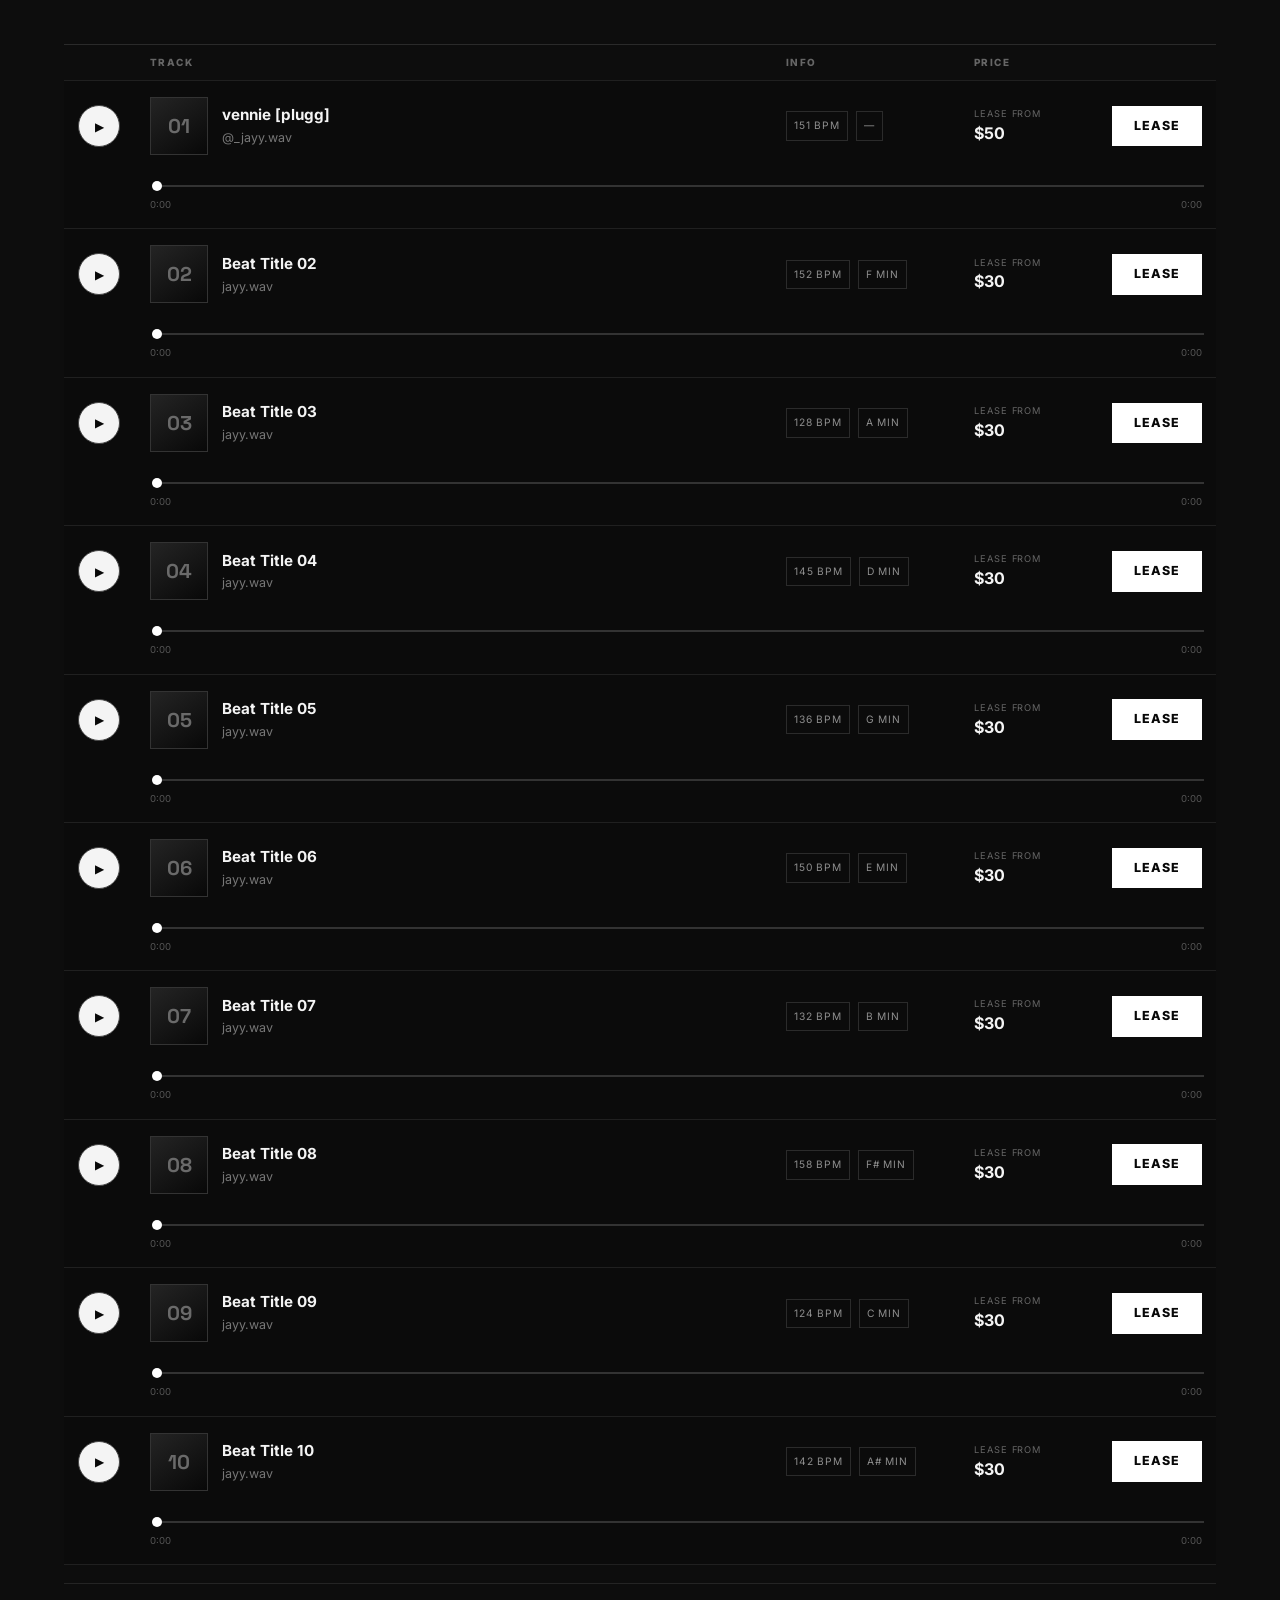
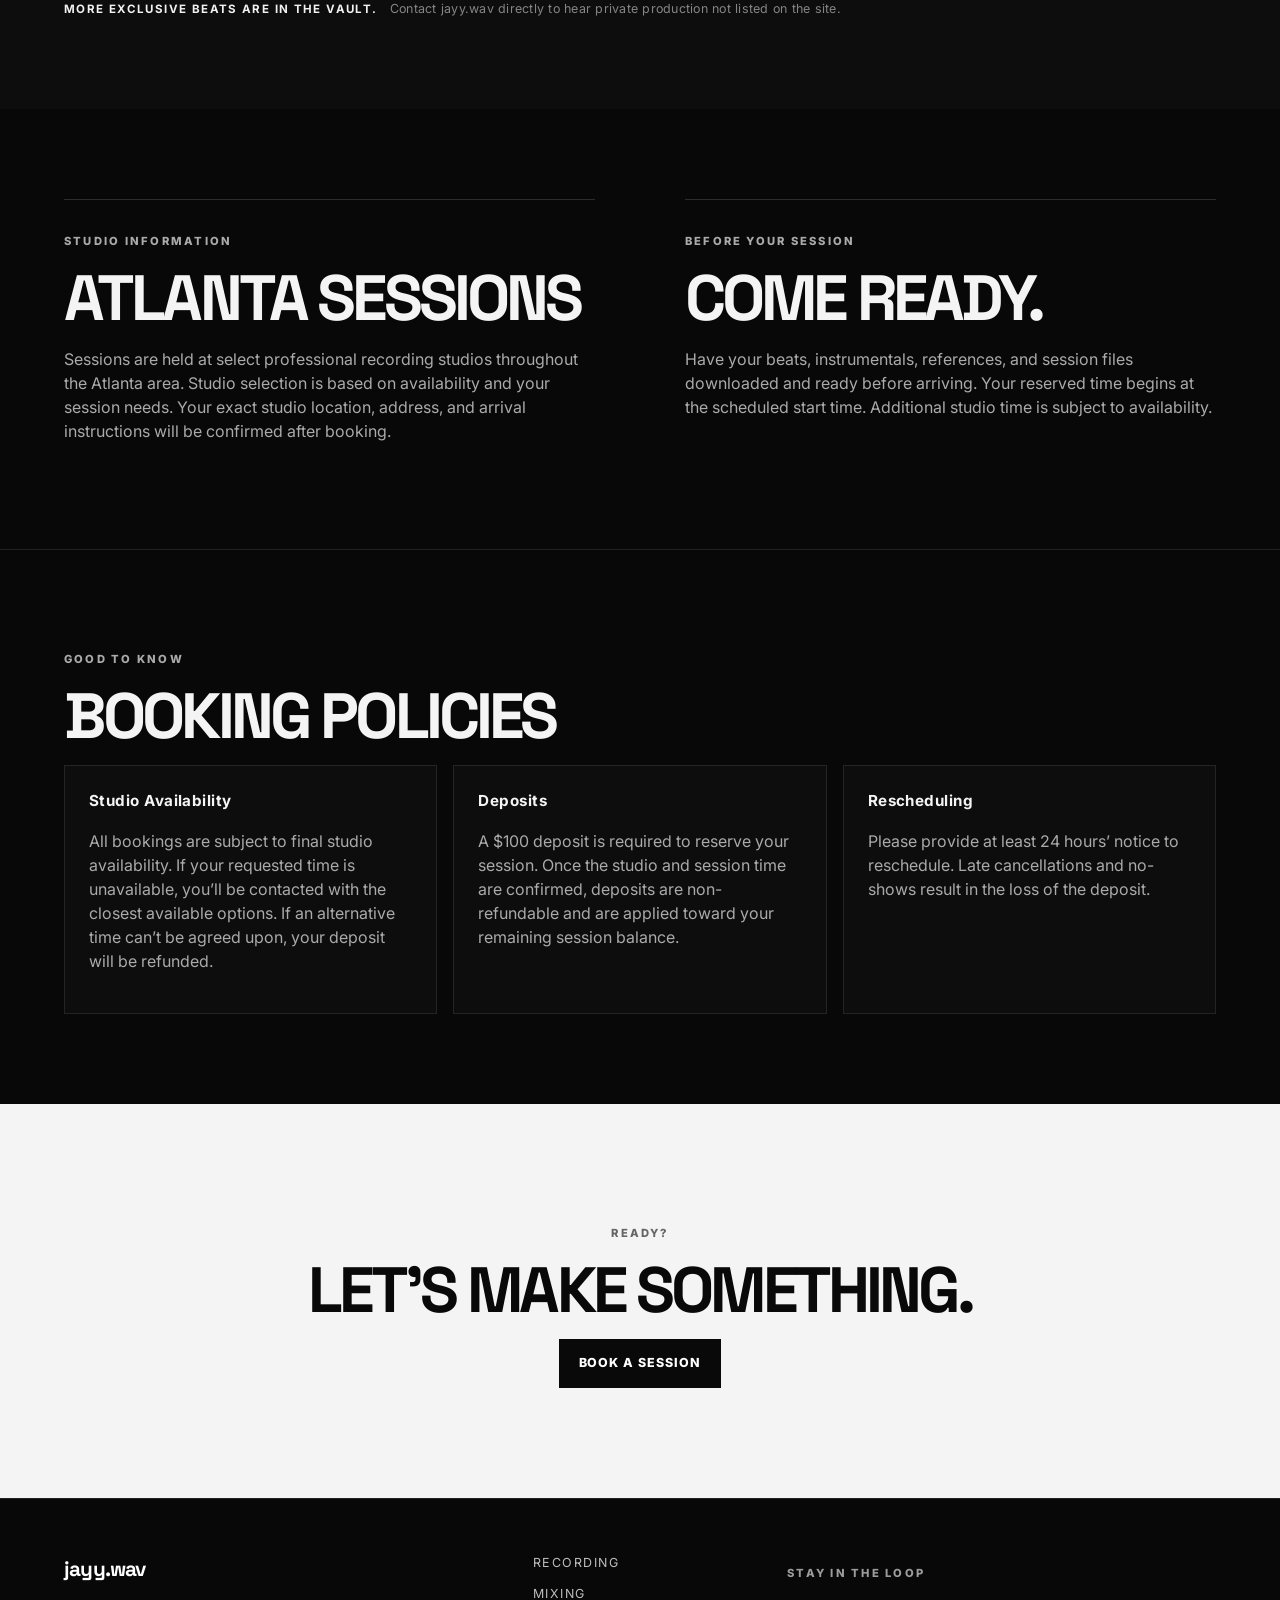
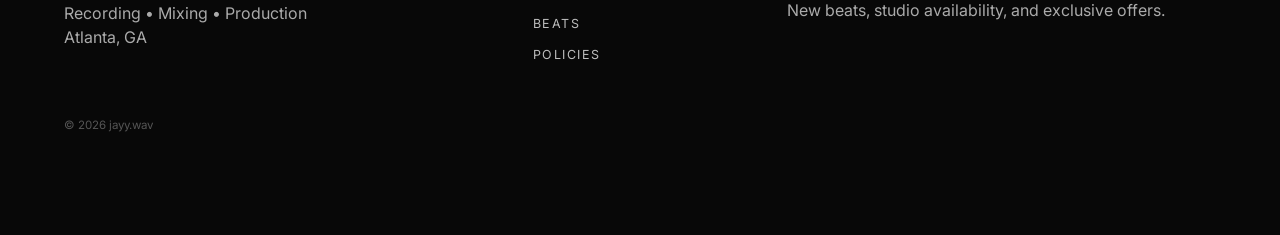
==== commit 2c0c7bbd: "Add files via upload" ====
--- a/jayywav_site/index.html
+++ b/jayywav_site/index.html
@@ -28,7 +28,7 @@
       <div class="hero-grid">
         <div class="hero-copy">
           <p class="eyebrow">ATLANTA, GA • RECORDING / MIXING / PRODUCTION</p>
-          <h1>MAKE THE RECORD.<br><span>MAKE IT HIT.</span></h1>
+          <h1>RECORD WITH<br><span>JAYY.WAV</span></h1>
           <p class="lede">Professional recording sessions, mix & mastering, and original production by jayy.wav.</p>
           <div class="hero-actions">
             <a class="btn" href="https://book.squareup.com/appointments/fmq60xo7tefxn9/location/LDASSRJMBXEFB/services?buttonTextColor=ffffff&color=000000&locale=en&referrer=so&team_member_id=TMlT9jP4nBm4KwH1" target="_blank" rel="noopener">BOOK A SESSION</a>
@@ -92,7 +92,7 @@
         <div class="booking-process-grid">
           <div>
             <p>Select your preferred session length, date, and time. <strong>Studio availability is confirmed after your booking request is received.</strong></p>
-            <p>Booking <strong>1–2 days in advance is strongly recommended</strong> for the best availability. Same-day sessions may be available, but are <strong>not guaranteed</strong>.</p>
+            <p>Booking <strong>1–2 days in advance is strongly recommended</strong> for the best availability. <strong>Same-day sessions are first come, first serve and are not guaranteed.</strong></p>
           </div>
 
           <div>
